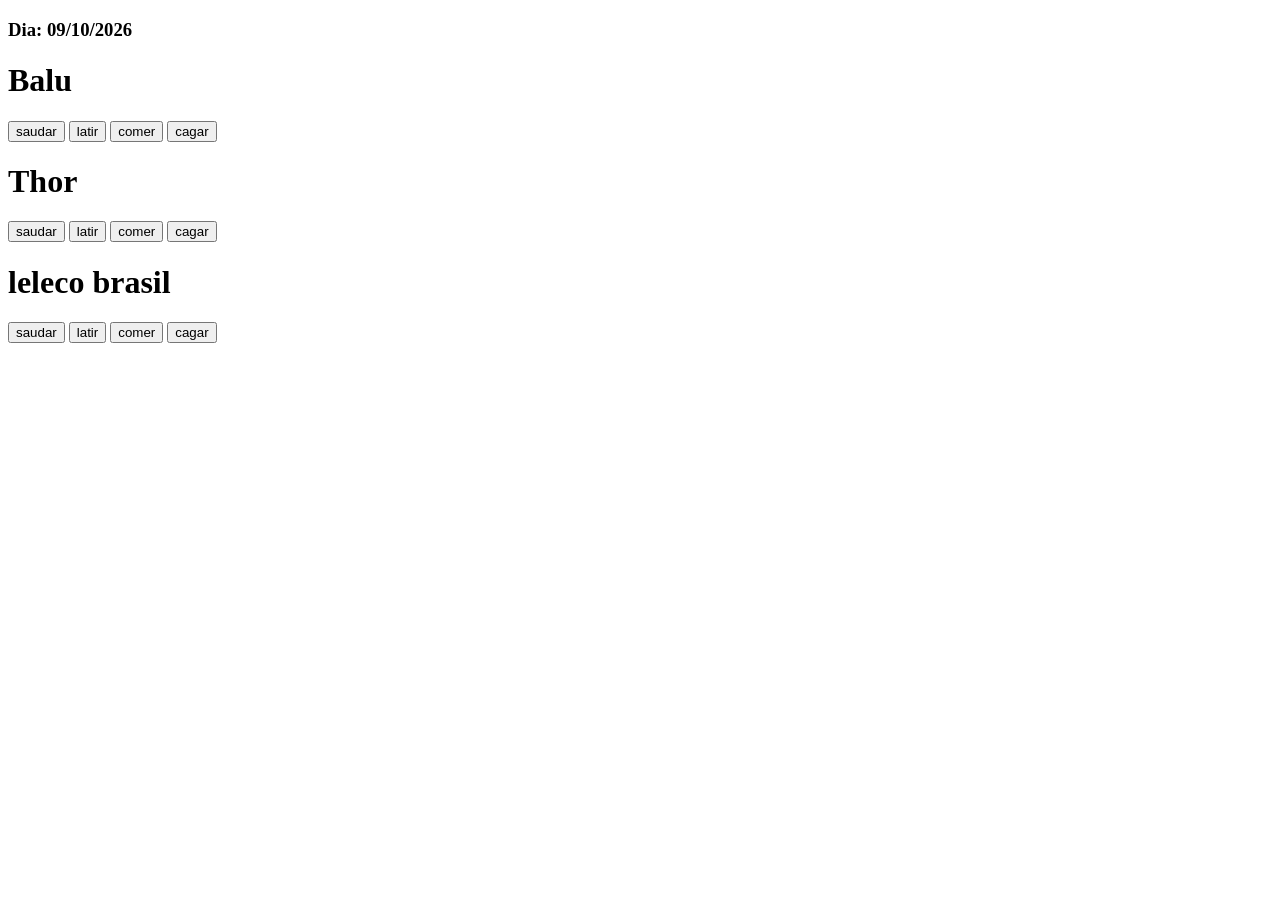
==== index.html @ 2b77c5d0 "classes, heranca e objto" ====
<!DOCTYPE html>
<html lang="pt-br">

<head>
    <meta charset="UTF-8">
    <meta name="viewport" content="width=device-width, initial-scale=1.0">
    <title>aula 10: programacaoo orientada a objeto em JavaScript</title>
</head>

<body>
    <h3> Dia: 09/10/2026 </h3>
    <h1>Balu</h1>
    <button onclick="balu.saudar();">saudar</button>
    <button onclick="balu.falar();">latir</button>
    <button onclick="balu.comer(0.4);">comer</button>
    <button onclick="balu.cagar(0.8);">cagar</button>

    <h1>Thor</h1>
    <button onclick="thor.saudar();">saudar</button>
    <button onclick="thor.falar();">latir</button>
    <button onclick="thor.comer(0.4);">comer</button>
    <button onclick="thor.cagar(0.8);">cagar</button>

    <h1>leleco brasil</h1>
    <button onclick="leleco.saudar();">saudar</button>
    <button onclick="leleco.falar();">latir</button>
    <button onclick="leleco.comer(0.4);">comer</button>
    <button onclick="leleco.cagar(0.8);">cagar</button>

    <script src="./script/app2.js"></script>
</body>

</html>
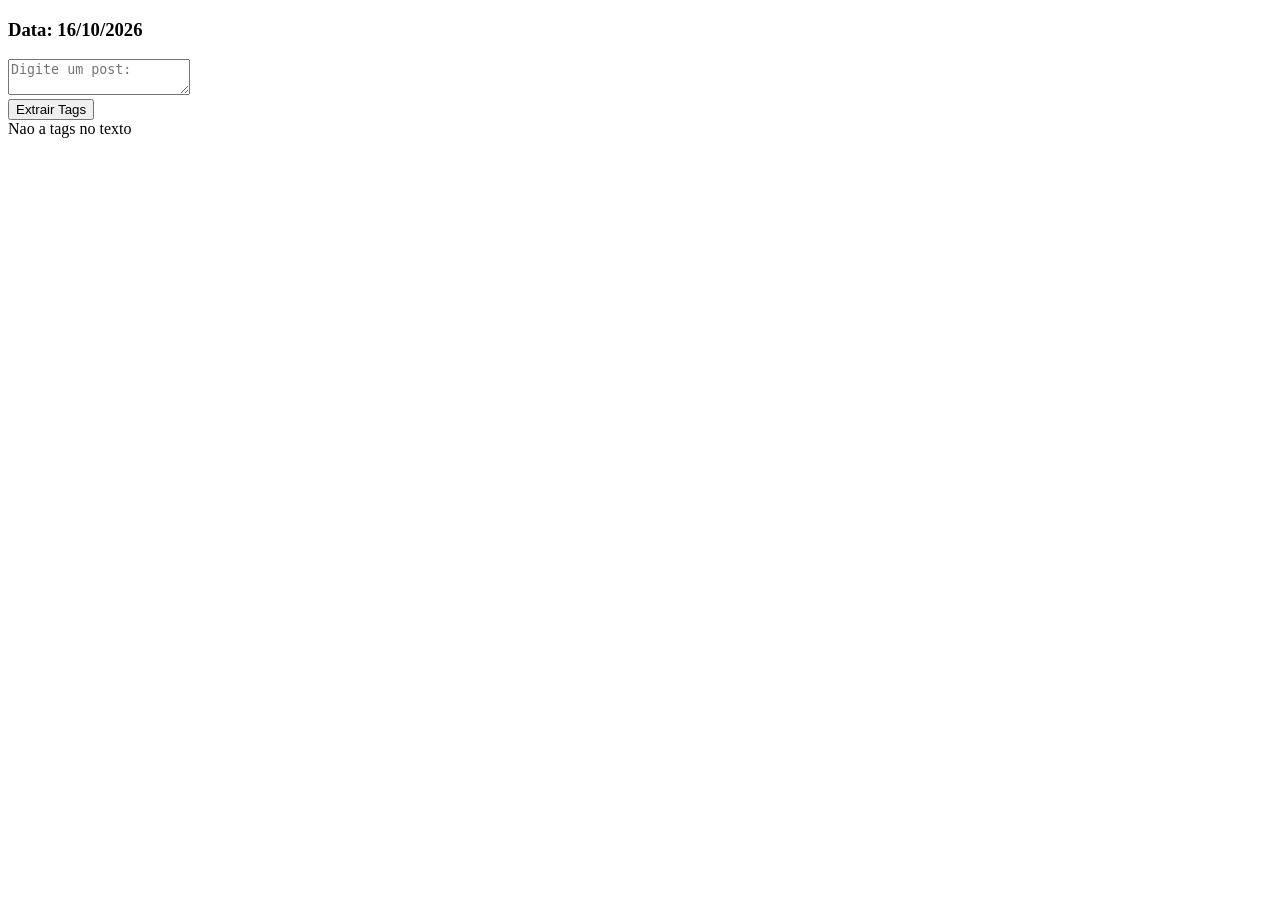
==== commit c071be37: "t1" ====
--- a/index.html
+++ b/index.html
@@ -4,30 +4,22 @@
 <head>
     <meta charset="UTF-8">
     <meta name="viewport" content="width=device-width, initial-scale=1.0">
-    <title>aula 10: programacaoo orientada a objeto em JavaScript</title>
+    <title>aula 11: </title>
 </head>
 
 <body>
-    <h3> Dia: 09/10/2026 </h3>
-    <h1>Balu</h1>
-    <button onclick="balu.saudar();">saudar</button>
-    <button onclick="balu.falar();">latir</button>
-    <button onclick="balu.comer(0.4);">comer</button>
-    <button onclick="balu.cagar(0.8);">cagar</button>
-
-    <h1>Thor</h1>
-    <button onclick="thor.saudar();">saudar</button>
-    <button onclick="thor.falar();">latir</button>
-    <button onclick="thor.comer(0.4);">comer</button>
-    <button onclick="thor.cagar(0.8);">cagar</button>
-
-    <h1>leleco brasil</h1>
-    <button onclick="leleco.saudar();">saudar</button>
-    <button onclick="leleco.falar();">latir</button>
-    <button onclick="leleco.comer(0.4);">comer</button>
-    <button onclick="leleco.cagar(0.8);">cagar</button>
-
-    <script src="./script/app2.js"></script>
+    <h3>Data: 16/10/2026</h3>
+    <form action="#" method="post">
+        <div>
+            <textarea name="texto" required placeholder="Digite um post: "></textarea>
+        </div>
+        <input type="submit" value = "Extrair Tags">
+    </form>
+    <div id="tags">
+        Nao a tags no texto
+    </div>
+    
+    <script src="./script/app1.js"></script>
 </body>
 
 </html>
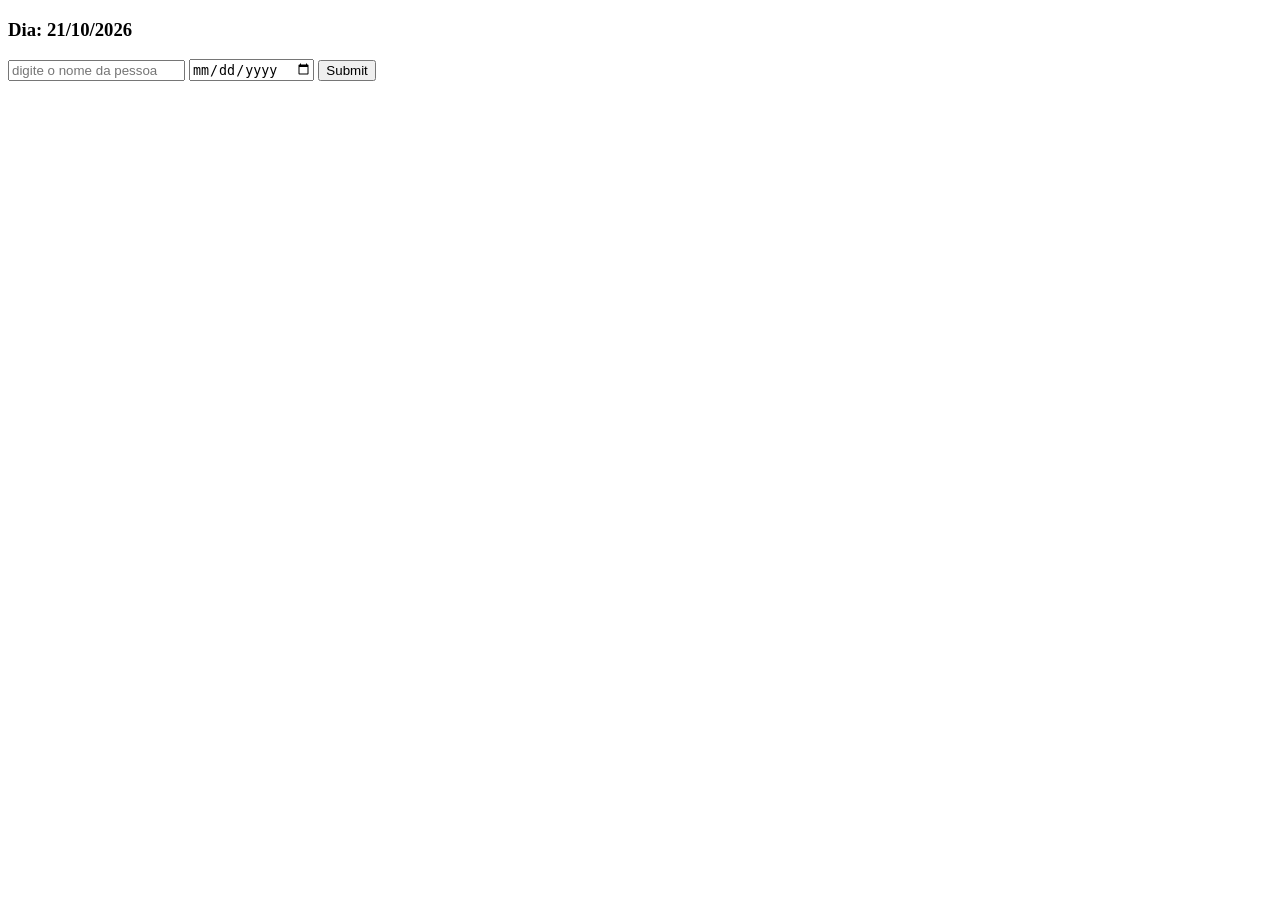
==== commit 9dcc19b6: "data" ====
--- a/index.html
+++ b/index.html
@@ -4,21 +4,19 @@
 <head>
     <meta charset="UTF-8">
     <meta name="viewport" content="width=device-width, initial-scale=1.0">
-    <title>aula 11: </title>
+    <title>aula 12: </title>
 </head>
 
 <body>
-    <h3>Data: 16/10/2026</h3>
-    <form action="#" method="post">
-        <div>
-            <textarea name="texto" required placeholder="Digite um post: "></textarea>
-        </div>
-        <input type="submit" value = "Extrair Tags">
+    <h3> Dia: 21/10/2026 </h3>
+    <form method="post" action="#" id="cadastro">
+        <input type="text" name = "nome" id="nome" required placeholder="digite o nome da pessoa">
+        <input type="date" name="nasc" id="nasc" required>
+        <input type="submit">
     </form>
-    <div id="tags">
-        Nao a tags no texto
-    </div>
-    
+    <p id="saudacao"></p>
+    <p id="aniversario"></p>
+
     <script src="./script/app1.js"></script>
 </body>
 
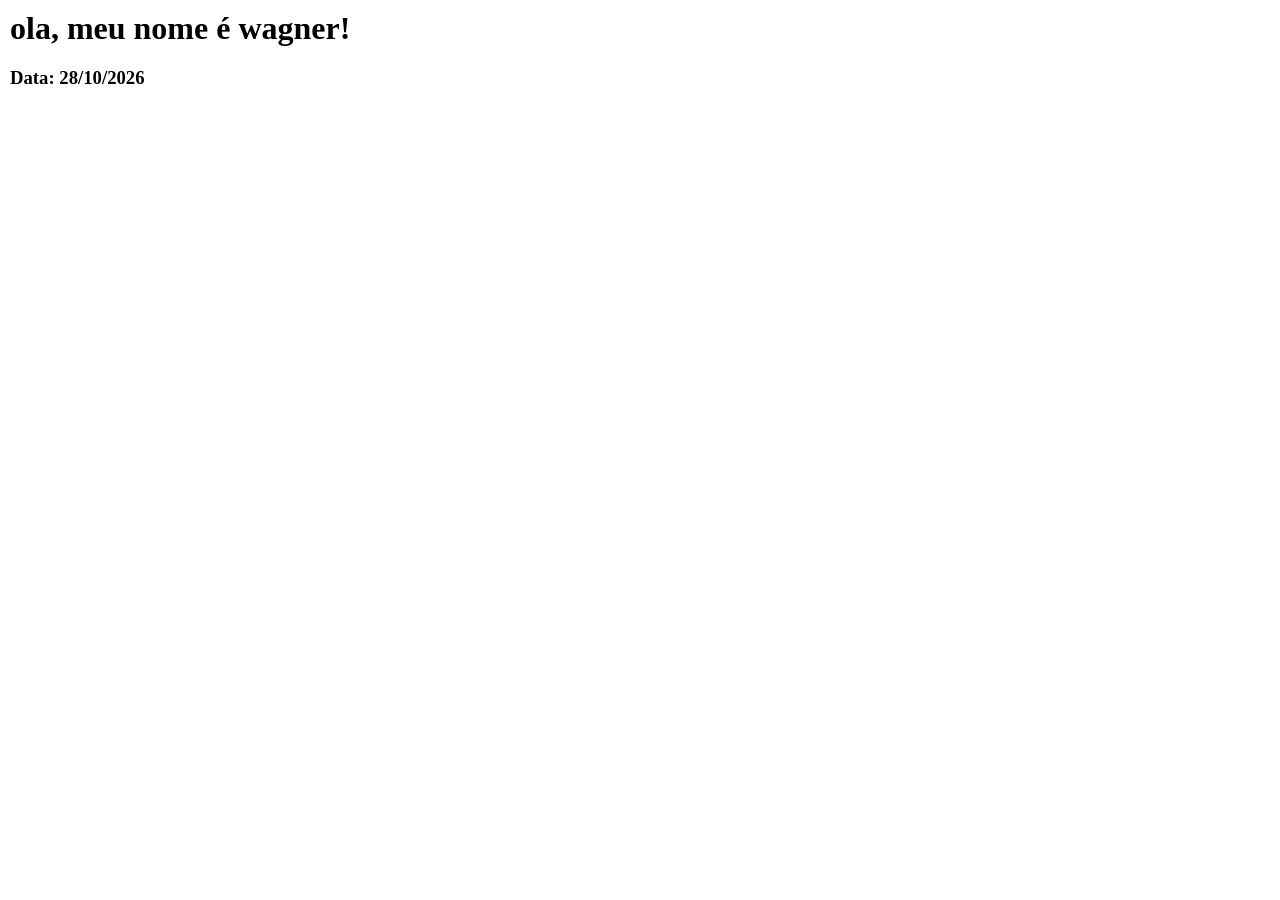
==== commit fe848b73: "JS Objetos do Browser" ====
--- a/index.html
+++ b/index.html
@@ -1,23 +1,14 @@
 <!DOCTYPE html>
 <html lang="pt-br">
-
 <head>
     <meta charset="UTF-8">
     <meta name="viewport" content="width=device-width, initial-scale=1.0">
-    <title>aula 12: </title>
+    <link rel="stylesheet" href="./style/estilo.css">
+    <title>aula 13: JS Objetos do Browser</title>
 </head>
-
 <body>
-    <h3> Dia: 21/10/2026 </h3>
-    <form method="post" action="#" id="cadastro">
-        <input type="text" name = "nome" id="nome" required placeholder="digite o nome da pessoa">
-        <input type="date" name="nasc" id="nasc" required>
-        <input type="submit">
-    </form>
-    <p id="saudacao"></p>
-    <p id="aniversario"></p>
-
+    <h1 id="topo">ola, meu nome é wagner!</h1>
+    <h3>Data: 28/10/2026</h3>
     <script src="./script/app1.js"></script>
 </body>
-
 </html>
--- a/style/estilo.css
+++ b/style/estilo.css
@@ -0,0 +1,12 @@
+body{
+    margin: 0px;
+    padding: 0px;
+}
+h1, h3{
+    margin: 0px;
+    padding: 10px;
+}
+.solido{
+    color: white;
+    background-color: black;
+}
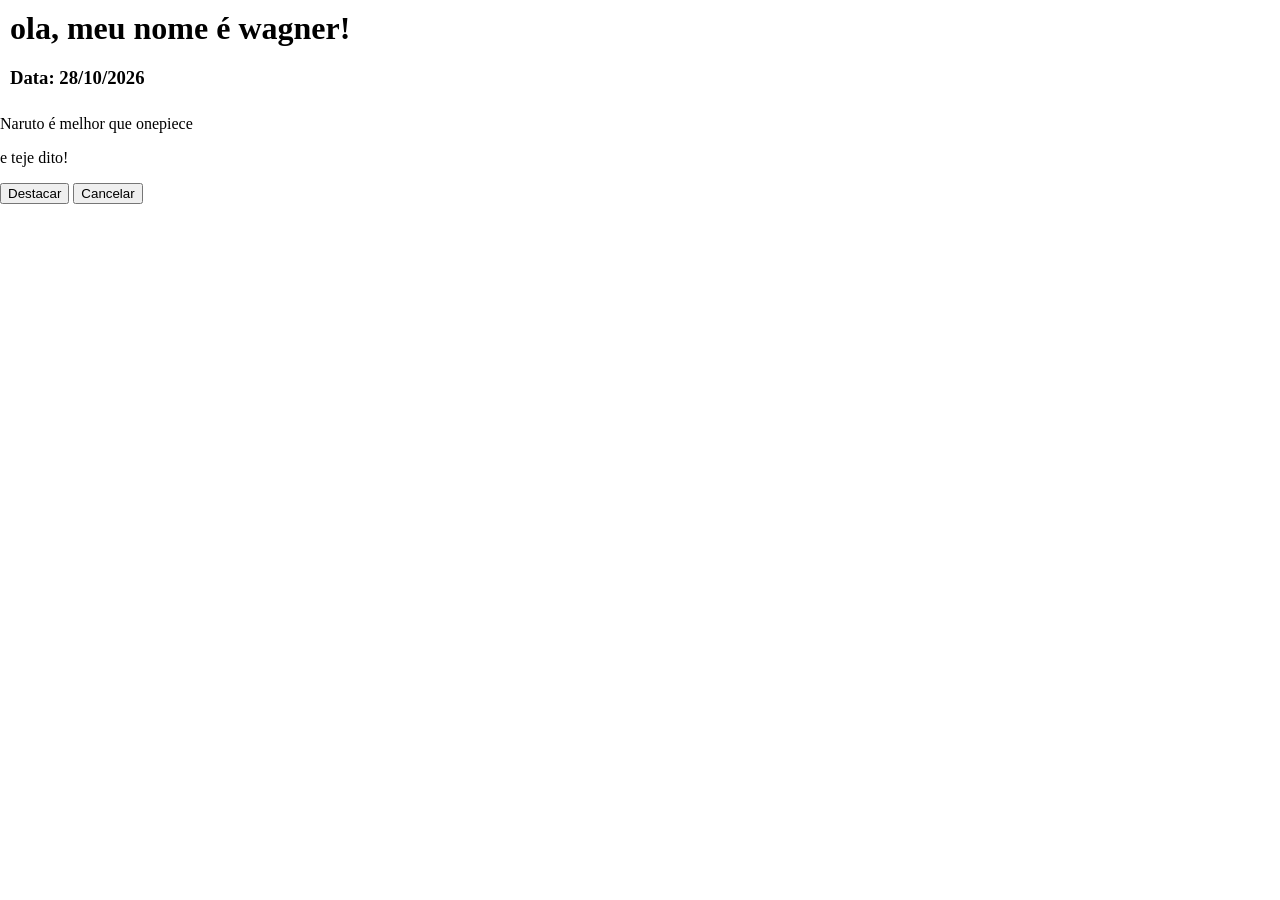
==== commit 0f50bb76: "JS Objetos do Browser" ====
--- a/index.html
+++ b/index.html
@@ -1,14 +1,26 @@
 <!DOCTYPE html>
 <html lang="pt-br">
+
 <head>
     <meta charset="UTF-8">
     <meta name="viewport" content="width=device-width, initial-scale=1.0">
     <link rel="stylesheet" href="./style/estilo.css">
     <title>aula 13: JS Objetos do Browser</title>
 </head>
+
 <body>
     <h1 id="topo">ola, meu nome é wagner!</h1>
     <h3>Data: 28/10/2026</h3>
+    <p>
+        Naruto <span id="enfase">é melhor</span> que onepiece
+    </p>
+    <p>
+        e teje dito!
+    </p>
+    <button onclick="destacar();">Destacar</button>
+    <button onclick="cancelar();">Cancelar</button>
+
     <script src="./script/app1.js"></script>
 </body>
+
 </html>
--- a/style/estilo.css
+++ b/style/estilo.css
@@ -9,4 +9,9 @@
 .solido{
     color: white;
     background-color: black;
+}
+.destaque{
+    color: red;
+    font-weight: bold;
+    text-decoration: underline;
 }
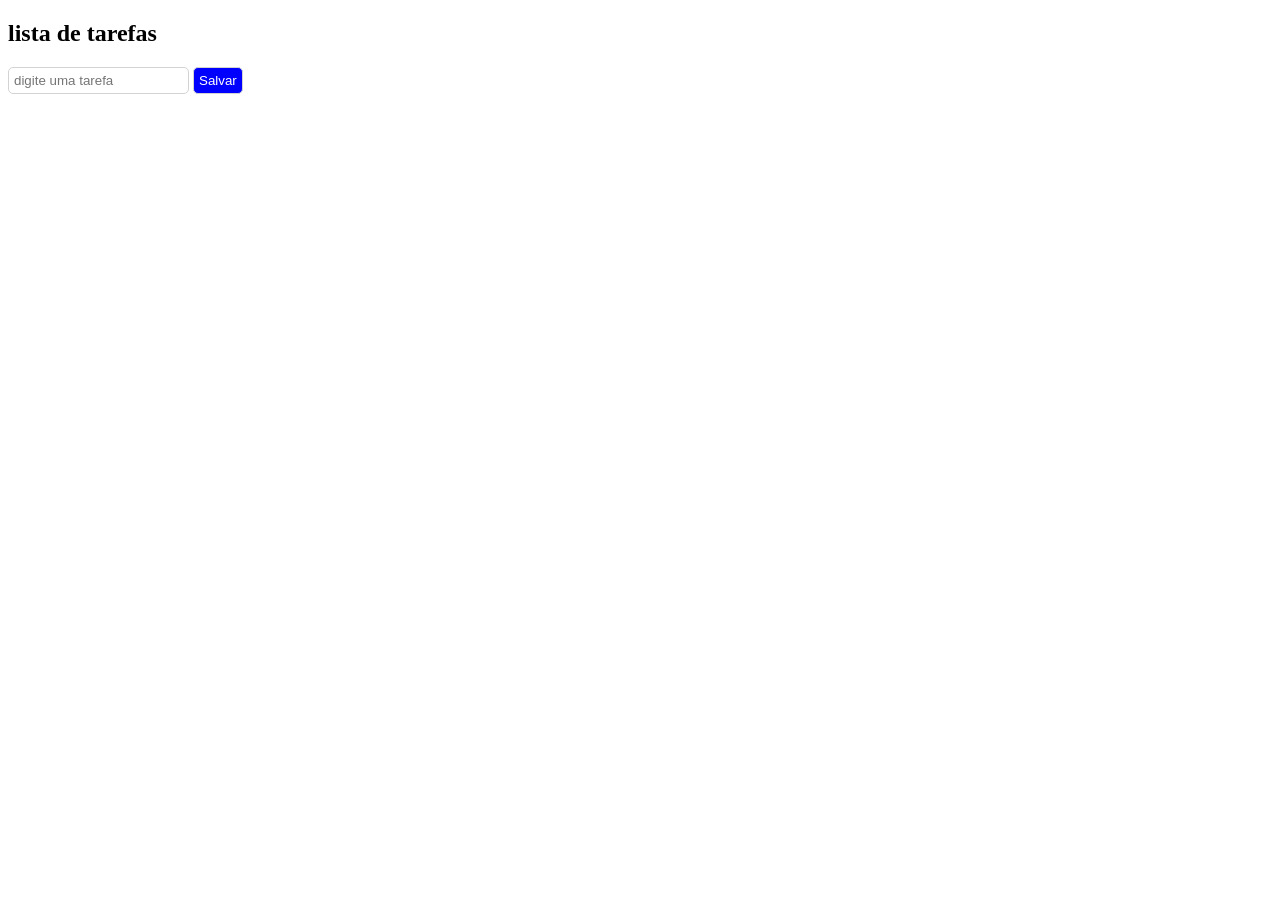
==== commit ac2227b1: "JS OO" ====
--- a/index.html
+++ b/index.html
@@ -4,22 +4,19 @@
 <head>
     <meta charset="UTF-8">
     <meta name="viewport" content="width=device-width, initial-scale=1.0">
-    <link rel="stylesheet" href="./style/estilo.css">
-    <title>aula 13: JS Objetos do Browser</title>
+    <link rel="stylesheet" href="estilo.css">
+    <title>aula 13: JS OO</title>
 </head>
 
 <body>
-    <h1 id="topo">ola, meu nome é wagner!</h1>
-    <h3>Data: 28/10/2026</h3>
-    <p>
-        Naruto <span id="enfase">é melhor</span> que onepiece
-    </p>
-    <p>
-        e teje dito!
-    </p>
-    <button onclick="destacar();">Destacar</button>
-    <button onclick="cancelar();">Cancelar</button>
-
+    <div class="container">
+        <h2>lista de tarefas</h2>
+        <form id="cadastro">
+            <input type="text" id="tarefa" name="tarefa" required placeholder="digite uma tarefa">
+            <button type="submit">Salvar</button>
+        </form>
+        <ul id="lista"></ul>
+    </div>
     <script src="./script/app1.js"></script>
 </body>
 
--- a/estilo.css
+++ b/estilo.css
@@ -0,0 +1,30 @@
+.cocontainer {
+    max-width: 400px;
+    margin: 20px auto;
+}
+
+input, button {
+    display: inline-block;
+    border-radius: 5px;
+    border: 1px solid lightgray;
+    padding: 5px;
+}
+ul{
+    padding: 0px;
+}
+li{
+    list-style: none;
+    padding: 10px;
+    border-radius: 5px;
+    background-color: lightblue;
+    display: flex;
+    justify-content: space-between;
+}
+button{
+    background: blue;
+    color: white;
+}
+#lista button{
+    background-color: red;
+
+}
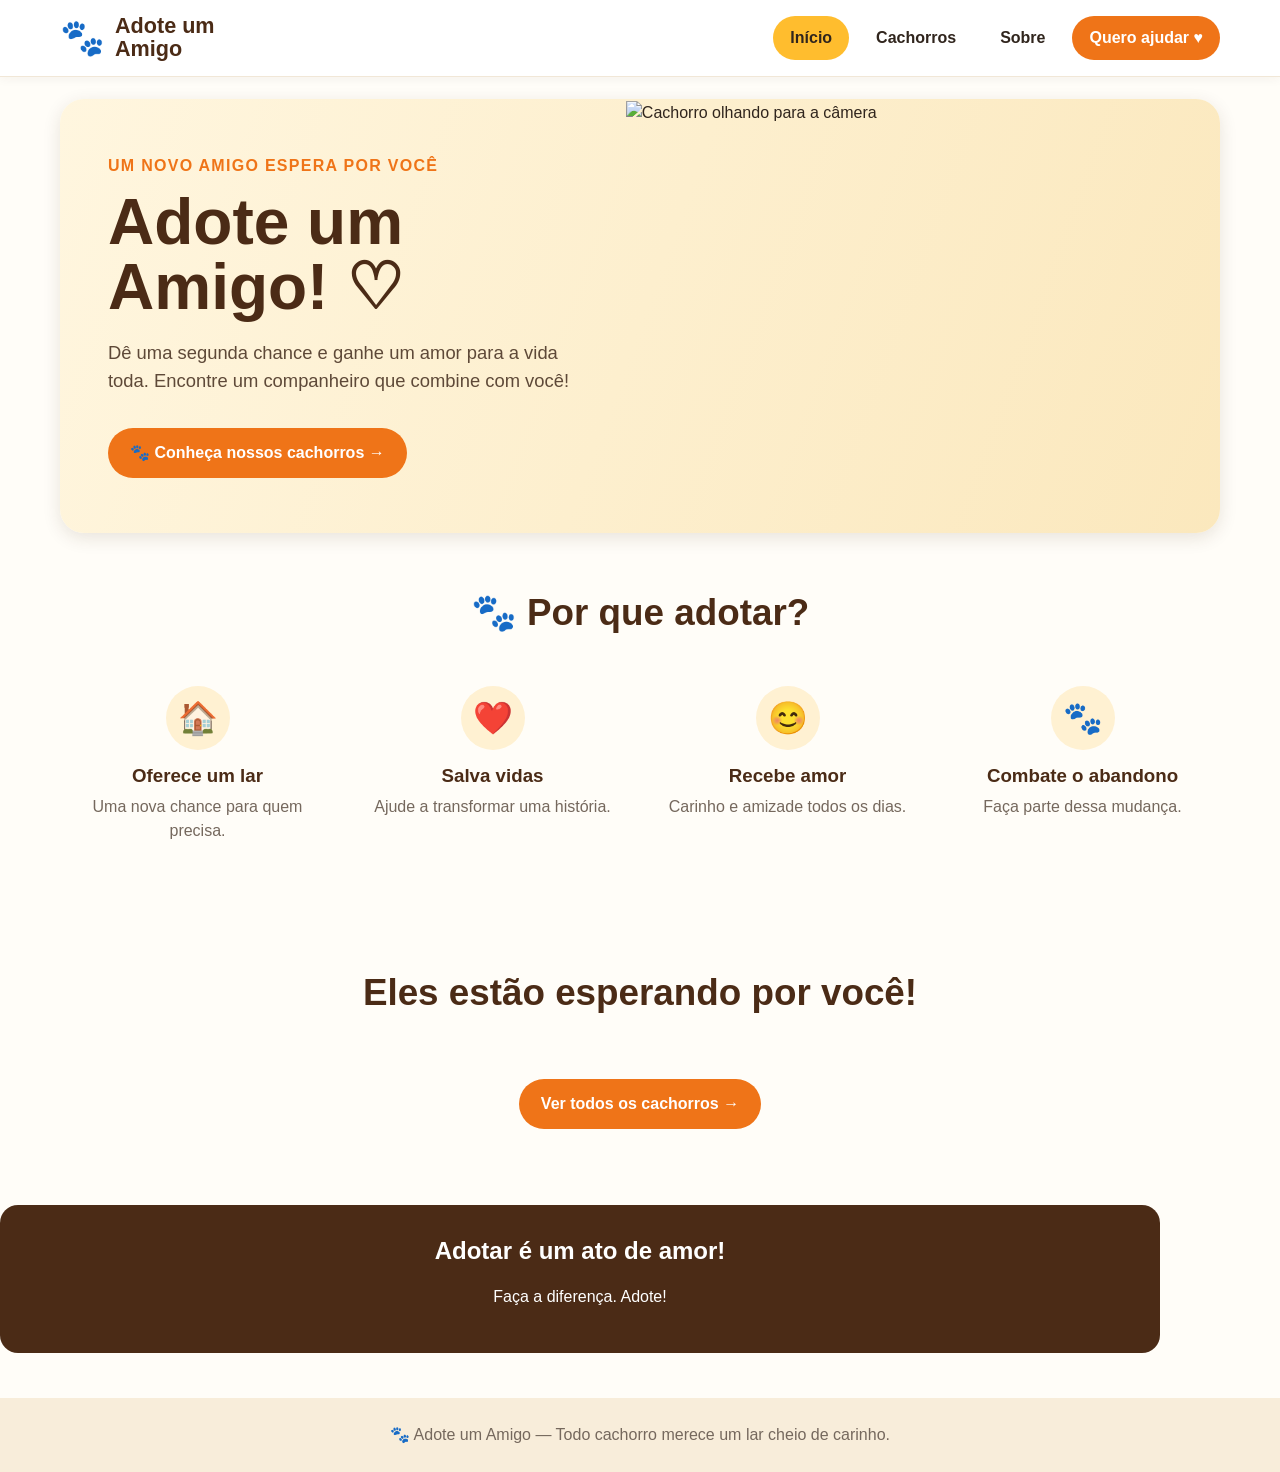
==== commit ef296b81: "projeto pt2" ====
--- a/index.html
+++ b/index.html
@@ -1,23 +1,65 @@
 <!DOCTYPE html>
-<html lang="pt-br">
+<html lang="pt-BR">
+<head>
+  <meta charset="UTF-8">
+  <meta name="viewport" content="width=device-width, initial-scale=1.0">
+  <title>Adote um Amigo | Início</title>
+  <link rel="stylesheet" href="style.css">
+</head>
+<body>
 
-<head>
-    <meta charset="UTF-8">
-    <meta name="viewport" content="width=device-width, initial-scale=1.0">
-    <link rel="stylesheet" href="estilo.css">
-    <title>aula 13: JS OO</title>
-</head>
+<header class="site-header">
+  <div class="container nav">
+    <a class="brand" href="index.html"><span class="brand-mark">🐾</span><span>Adote um<br>Amigo</span></a>
+    <nav class="nav-links" aria-label="Navegação principal">
+      <a class="active" href="index.html">Início</a>
+      <a class="" href="cachorros.html">Cachorros</a>
+      <a href="index.html#sobre">Sobre</a>
+      <a class="help-link" href="cachorros.html">Quero ajudar ♥</a>
+    </nav>
+  </div>
+</header>
 
-<body>
-    <div class="container">
-        <h2>lista de tarefas</h2>
-        <form id="cadastro">
-            <input type="text" id="tarefa" name="tarefa" required placeholder="digite uma tarefa">
-            <button type="submit">Salvar</button>
-        </form>
-        <ul id="lista"></ul>
+<main>
+  <section class="container hero">
+    <div class="hero-copy">
+      <span class="eyebrow">Um novo amigo espera por você</span>
+      <h1>Adote um<br>Amigo! ♡</h1>
+      <p>Dê uma segunda chance e ganhe um amor para a vida toda. Encontre um companheiro que combine com você!</p>
+      <a class="btn" href="cachorros.html">🐾 Conheça nossos cachorros →</a>
     </div>
-    <script src="./script/app1.js"></script>
+    <div class="hero-image">
+      <img src="https://images.unsplash.com/photo-1552053831-71594a27632d?auto=format&fit=crop&w=1100&q=85" alt="Cachorro olhando para a câmera">
+    </div>
+  </section>
+
+  <section class="container section" id="sobre">
+    <h2 class="section-title">🐾 Por que adotar?</h2>
+    <div class="benefits">
+      <article class="benefit"><div class="benefit-icon">🏠</div><h3>Oferece um lar</h3><p>Uma nova chance para quem precisa.</p></article>
+      <article class="benefit"><div class="benefit-icon">❤️</div><h3>Salva vidas</h3><p>Ajude a transformar uma história.</p></article>
+      <article class="benefit"><div class="benefit-icon">😊</div><h3>Recebe amor</h3><p>Carinho e amizade todos os dias.</p></article>
+      <article class="benefit"><div class="benefit-icon">🐾</div><h3>Combate o abandono</h3><p>Faça parte dessa mudança.</p></article>
+    </div>
+  </section>
+
+  <section class="container section">
+    <h2 class="section-title">Eles estão esperando por você!</h2>
+    <div class="dog-grid" id="featured-dogs"></div>
+    <p style="text-align:center"><a class="btn" href="cachorros.html">Ver todos os cachorros →</a></p>
+  </section>
+  <section class="container banner"><h2>Adotar é um ato de amor!</h2><p>Faça a diferença. Adote!</p></section>
+</main>
+
+<footer class="site-footer">
+  <div class="container">🐾 Adote um Amigo — Todo cachorro merece um lar cheio de carinho.</div>
+</footer>
+
+  <script src="app.js"></script>
+  <script defer>
+    window.addEventListener("load", function(e){
+        exibirLista(1, null);
+    })
+  </script>
 </body>
-
-</html>+</html>
--- a/style.css
+++ b/style.css
@@ -0,0 +1,126 @@
+:root {
+  --cream: #fff9ed;
+  --cream-2: #fff1d2;
+  --orange: #ef7418;
+  --yellow: #ffbd2e;
+  --brown: #4b2b16;
+  --text: #30251d;
+  --muted: #75685d;
+  --white: #fff;
+  --shadow: 0 5px 18px rgba(65, 42, 20, .12);
+  --radius: 18px;
+}
+* { box-sizing: border-box; }
+html { scroll-behavior: smooth; }
+body {
+  margin: 0;
+  color: var(--text);
+  background: #fffdf8;
+  font-family: Arial, Helvetica, sans-serif;
+  line-height: 1.5;
+}
+a { color: inherit; text-decoration: none; }
+img { display: block; width: 100%; object-fit: cover; }
+.container { width: min(1160px, calc(100% - 40px)); margin: 0 auto; }
+.site-header {
+  position: sticky; top: 0; z-index: 10;
+  background: rgba(255,255,255,.96);
+  border-bottom: 1px solid #f1e7d7;
+  box-shadow: 0 2px 10px rgba(50,30,10,.05);
+}
+.nav {
+  min-height: 76px; display: flex; align-items: center;
+  justify-content: space-between; gap: 24px;
+}
+.brand { display: flex; align-items: center; gap: 10px; color: var(--brown); font-size: 1.35rem; font-weight: 800; line-height: 1.05; }
+.brand-mark { font-size: 2.25rem; }
+.nav-links { display: flex; align-items: center; gap: 10px; flex-wrap: wrap; }
+.nav-links a { padding: 10px 17px; border-radius: 30px; font-weight: 700; }
+.nav-links a:hover, .nav-links a.active { background: var(--yellow); }
+.nav-links .help-link { background: var(--orange); color: white; }
+.hero {
+  margin-top: 22px; min-height: 430px; overflow: hidden; border-radius: 24px;
+  display: grid; grid-template-columns: 1fr 1.05fr; align-items: center;
+  background: linear-gradient(110deg, #fff6df, #fbe8bd);
+  box-shadow: var(--shadow);
+}
+.hero-copy { padding: 55px 48px; }
+.eyebrow { color: var(--orange); font-weight: 800; text-transform: uppercase; letter-spacing: .08em; }
+.hero h1 { color: var(--brown); font-size: clamp(2.7rem, 5vw, 4.5rem); line-height: 1.02; margin: 12px 0 18px; }
+.hero p { max-width: 470px; font-size: 1.15rem; color: #5e4938; }
+.hero-image { height: 430px; }
+.hero-image img { height: 100%; }
+.btn {
+  display: inline-flex; align-items: center; justify-content: center; gap: 9px;
+  border: 0; border-radius: 30px; padding: 13px 22px; margin-top: 15px;
+  background: var(--orange); color: white; font-weight: 800; cursor: pointer;
+  transition: transform .2s, filter .2s;
+}
+.btn:hover { transform: translateY(-2px); filter: brightness(.96); }
+.btn-yellow { background: var(--yellow); color: #38230e; }
+.section { padding: 52px 0; }
+.section-title { text-align: center; color: var(--brown); font-size: clamp(1.7rem, 3vw, 2.3rem); margin: 0 0 28px; }
+.benefits { display: grid; grid-template-columns: repeat(4, 1fr); gap: 20px; text-align: center; }
+.benefit { padding: 18px; }
+.benefit-icon { width: 64px; height: 64px; margin: 0 auto 12px; display: grid; place-items: center; border-radius: 50%; background: var(--cream-2); font-size: 2rem; }
+.benefit h3 { margin: 5px 0; color: var(--brown); }
+.benefit p { margin: 0; color: var(--muted); }
+.dog-grid { display: grid; grid-template-columns: repeat(3, 1fr); gap: 22px; }
+.dog-grid.four { grid-template-columns: repeat(4, 1fr); }
+.dog-card { background: white; border-radius: var(--radius); overflow: hidden; box-shadow: var(--shadow); border: 1px solid #f1eadf; }
+.dog-card img { height: 220px; }
+.dog-card-body { padding: 17px; }
+.dog-card h3 { color: var(--brown); margin: 0 0 8px; font-size: 1.25rem; }
+.dog-meta { display: flex; gap: 8px; flex-wrap: wrap; color: var(--muted); font-size: .92rem; margin: 5px 0; }
+.dog-card .btn { width: 100%; margin-top: 12px; }
+.banner {
+  margin: 8px 0 45px; padding: 28px; border-radius: var(--radius);
+  background: var(--brown); color: white; text-align: center;
+}
+.banner h2 { margin: 0 0 5px; }
+.page-heading { margin: 28px 0; padding: 28px 20px; text-align: center; border-radius: var(--radius); background: var(--cream-2); }
+.page-heading h1 { margin: 0; color: var(--brown); font-size: clamp(1.8rem, 4vw, 2.5rem); }
+.page-heading p { margin: 8px 0 0; color: var(--muted); }
+.filters {
+  display: grid; grid-template-columns: 2fr 1fr 1fr auto; gap: 12px;
+  margin: 24px 0 30px;
+}
+.filters input, .filters select {
+  width: 100%; min-width: 0; padding: 13px 14px; border: 1px solid #e8ddcd;
+  border-radius: 12px; background: white; font: inherit;
+}
+.filters .btn { margin: 0; border-radius: 12px; }
+.detail-layout {
+  display: grid; grid-template-columns: 1fr 1fr; gap: 36px; align-items: start;
+  padding: 26px; background: var(--cream); border-radius: 22px; box-shadow: var(--shadow);
+}
+.detail-photo { height: 520px; border-radius: 16px; overflow: hidden; }
+.detail-photo img { height: 100%; }
+.back-link { display: inline-block; margin-bottom: 18px; color: var(--muted); font-weight: 700; }
+.detail-info h1 { color: var(--brown); font-size: 2.5rem; margin: 0 0 18px; }
+.detail-list { list-style: none; padding: 0; margin: 20px 0; }
+.detail-list li { padding: 9px 0; border-bottom: 1px solid #eadfce; }
+.detail-list strong { color: var(--brown); }
+.detail-info .btn { width: 100%; }
+.site-footer { padding: 25px 0; background: #f8edda; color: var(--muted); text-align: center; margin-top: 45px; }
+@media (max-width: 850px) {
+  .hero { grid-template-columns: 1fr; }
+  .hero-copy { padding: 38px 30px; }
+  .hero-image { height: 300px; }
+  .dog-grid, .dog-grid.four { grid-template-columns: repeat(2, 1fr); }
+  .benefits { grid-template-columns: repeat(2, 1fr); }
+  .detail-layout { grid-template-columns: 1fr; }
+  .detail-photo { height: 380px; }
+}
+@media (max-width: 560px) {
+  .container { width: min(100% - 24px, 1160px); }
+  .nav { padding: 12px 0; align-items: flex-start; flex-direction: column; gap: 10px; }
+  .nav-links { gap: 3px; }
+  .nav-links a { padding: 8px 11px; font-size: .9rem; }
+  .hero h1 { font-size: 2.7rem; }
+  .dog-grid, .dog-grid.four { grid-template-columns: 1fr; }
+  .benefits { grid-template-columns: 1fr 1fr; gap: 5px; }
+  .filters { grid-template-columns: 1fr; }
+  .detail-layout { padding: 14px; gap: 20px; }
+  .detail-photo { height: 300px; }
+}
